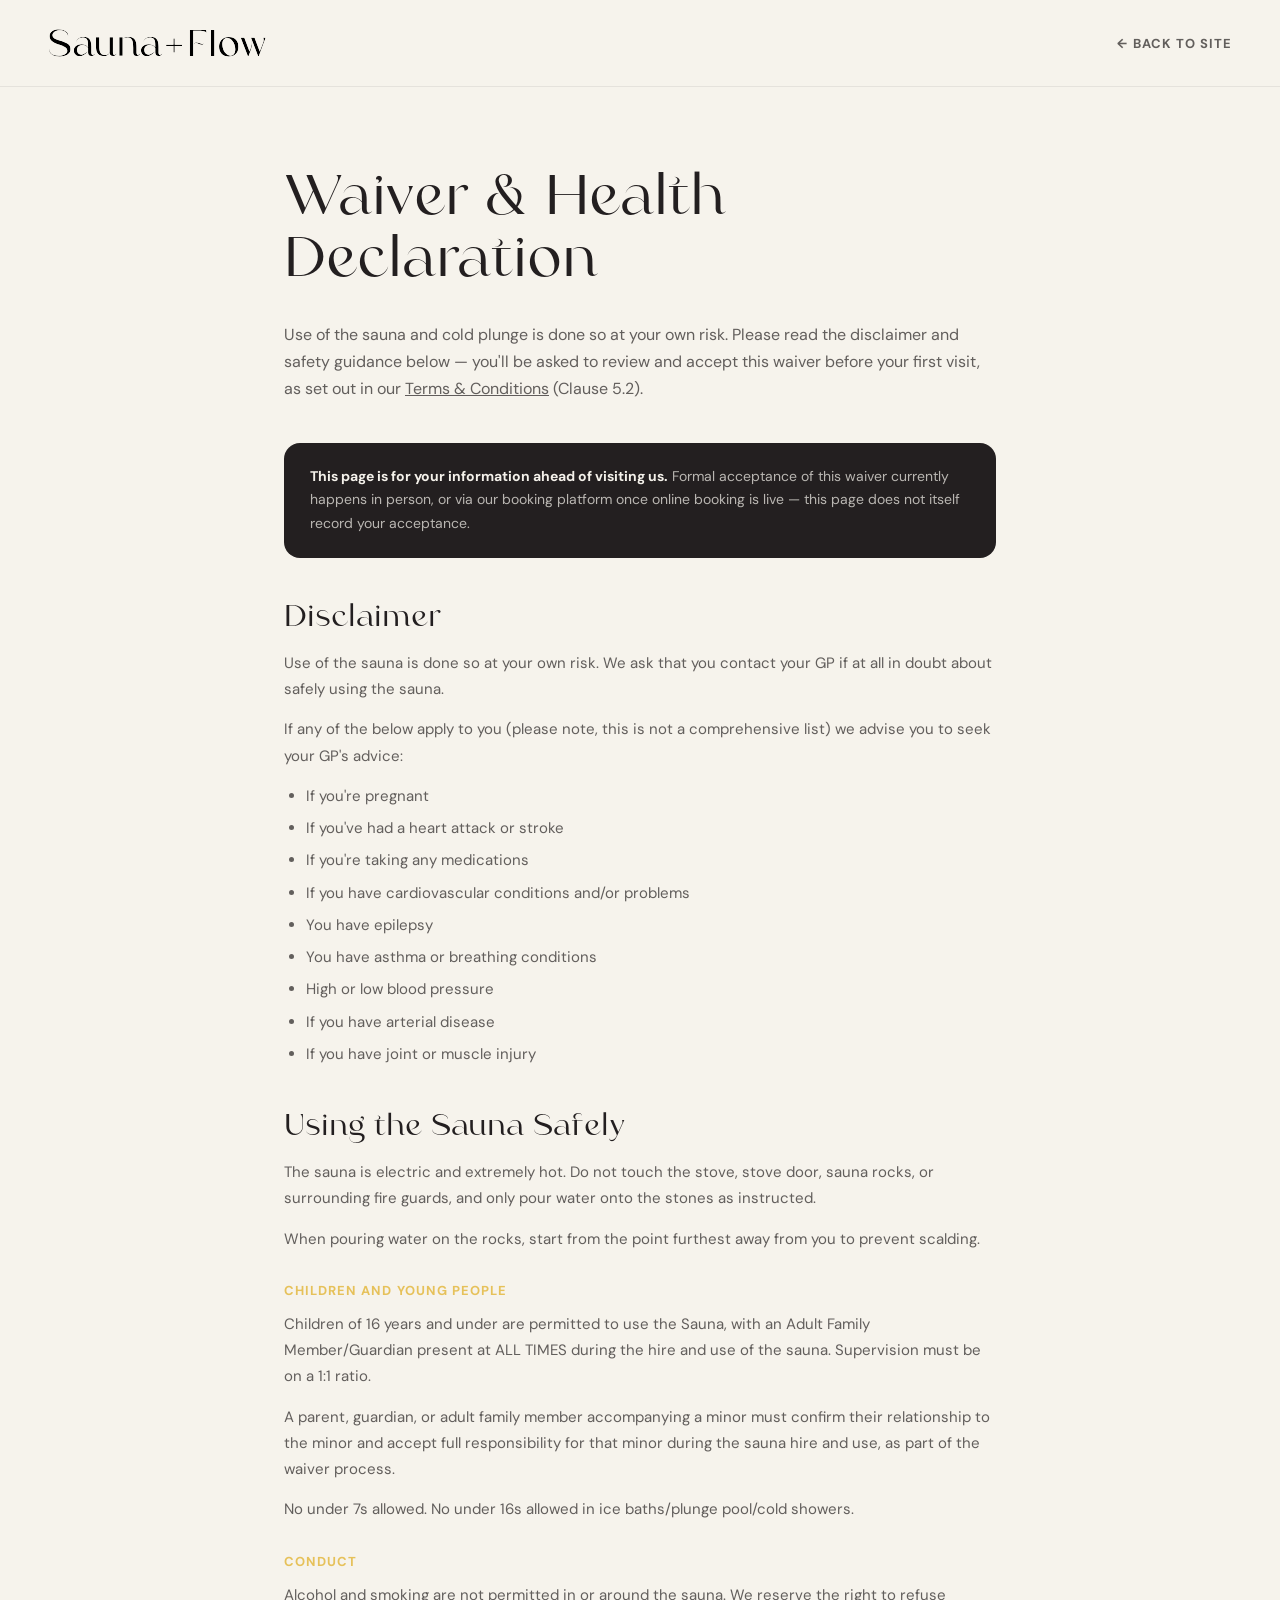
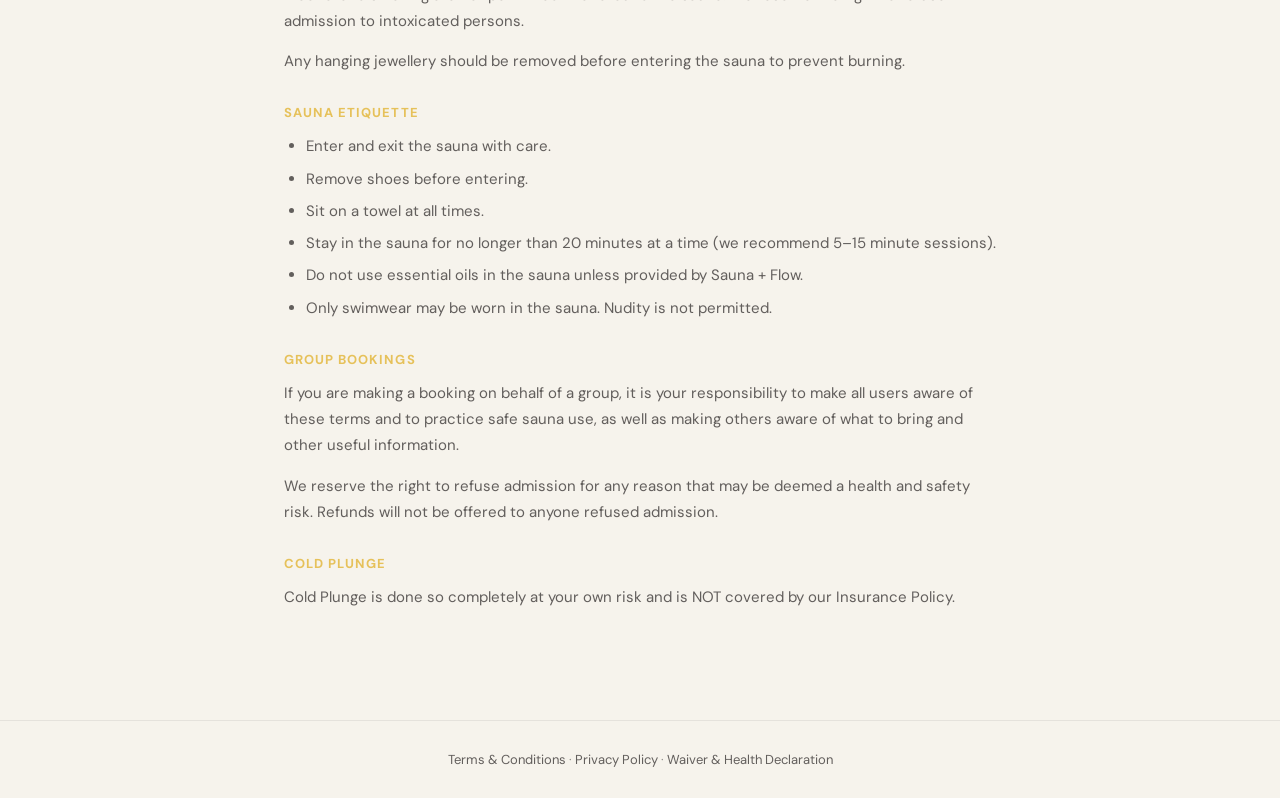
==== waiver.html @ 0460f392 "Add Terms & Conditions, Privacy Policy, and Waiver pages Adds three standalone static HTML pages (te" ====
<!DOCTYPE html>
<html lang="en">
<head>
<meta charset="utf-8">
<meta name="viewport" content="width=device-width, initial-scale=1">
<title>Waiver &amp; Health Declaration — Sauna + Flow</title>
<link rel="icon" href="assets/mark-flame-gold.png" />
<link rel="stylesheet" href="colors_and_type.css">
<link rel="stylesheet" href="site.css">
<style>
  body.policy { background: var(--bone); color: var(--on-light-1); }
  .policy-header { padding: 28px 0; border-bottom: 1px solid rgba(35,31,32,.08); }
  .policy-header__inner { display: flex; align-items: center; justify-content: space-between; }
  .policy-logo img { height: 30px; width: auto; display: block; filter: brightness(0) saturate(100%); }
  .policy-back { font-family: var(--font-sans); font-size: 13px; font-weight: 700; letter-spacing: .08em; text-transform: uppercase; color: var(--on-light-2); text-decoration: none; }
  .policy-back:hover { color: var(--gold); }
  .policy-main { padding: 64px 0 96px; }
  .policy-wrap { max-width: 760px; margin: 0 auto; padding: 0 24px; }
  .policy-meta { color: var(--on-light-3); font-size: 14px; margin-bottom: 8px; }
  .policy-meta p { margin: 2px 0; }
  .policy-h1 { font-family: var(--font-serif); font-size: clamp(2.25rem,5vw,3.5rem); margin: 18px 0 28px; }
  .policy-lead { font-size: 16px; line-height: 1.7; color: var(--on-light-2); margin-bottom: 40px; }
  .policy-body h2 { font-family: var(--font-serif); font-size: clamp(1.4rem,2.4vw,1.9rem); margin: 44px 0 14px; }
  .policy-body h3 { font-family: var(--font-sans); font-weight: 700; font-size: 13px; letter-spacing: .08em; text-transform: uppercase; color: var(--gold-heat, var(--heat-deep)); margin: 30px 0 12px; }
  .policy-body p { font-size: 15px; line-height: 1.75; color: var(--on-light-2); margin: 0 0 14px; }
  .policy-body ul { margin: 0 0 14px; padding-left: 22px; }
  .policy-body li { font-size: 15px; line-height: 1.75; color: var(--on-light-2); margin-bottom: 6px; }
  .policy-body a { color: var(--heat-deep); }
  .waiver-notice { background: var(--coal-deep); color: var(--on-dark-1); border-radius: var(--r-md); padding: 22px 26px; margin: 40px 0; }
  .waiver-notice p { color: var(--on-dark-2); margin: 0; font-size: 14px; line-height: 1.7; }
  .waiver-notice strong { color: var(--on-dark-1); }
  .policy-footer { border-top: 1px solid rgba(35,31,32,.08); padding: 30px 0; }
  .policy-footer p { font-size: 13px; color: var(--on-light-3); text-align: center; }
  .policy-footer a { color: var(--on-light-2); text-decoration: none; }
  .policy-footer a:hover { color: var(--heat-deep); }
</style>
</head>
<body class="policy">

<header class="policy-header">
  <div class="wrap policy-header__inner">
    <a href="index.html" class="policy-logo"><img src="assets/logo-wordmark-trim.svg" alt="Sauna + Flow" /></a>
    <a href="index.html" class="policy-back">← Back to site</a>
  </div>
</header>

<main class="policy-main">
  <div class="policy-wrap">
    <h1 class="policy-h1">Waiver &amp; Health Declaration</h1>
    <p class="policy-lead">Use of the sauna and cold plunge is done so at your own risk. Please read the disclaimer and safety guidance below — you'll be asked to review and accept this waiver before your first visit, as set out in our <a href="terms.html">Terms &amp; Conditions</a> (Clause 5.2).</p>

    <div class="waiver-notice">
      <p><strong>This page is for your information ahead of visiting us.</strong> Formal acceptance of this waiver currently happens in person, or via our booking platform once online booking is live — this page does not itself record your acceptance.</p>
    </div>

    <div class="policy-body">
      <h2>Disclaimer</h2>
      <p>Use of the sauna is done so at your own risk. We ask that you contact your GP if at all in doubt about safely using the sauna.</p>
      <p>If any of the below apply to you (please note, this is not a comprehensive list) we advise you to seek your GP's advice:</p>
      <ul>
        <li>If you're pregnant</li>
        <li>If you've had a heart attack or stroke</li>
        <li>If you're taking any medications</li>
        <li>If you have cardiovascular conditions and/or problems</li>
        <li>You have epilepsy</li>
        <li>You have asthma or breathing conditions</li>
        <li>High or low blood pressure</li>
        <li>If you have arterial disease</li>
        <li>If you have joint or muscle injury</li>
      </ul>

      <h2>Using the Sauna Safely</h2>
      <p>The sauna is electric and extremely hot. Do not touch the stove, stove door, sauna rocks, or surrounding fire guards, and only pour water onto the stones as instructed.</p>
      <p>When pouring water on the rocks, start from the point furthest away from you to prevent scalding.</p>

      <h3>Children and Young People</h3>
      <p>Children of 16 years and under are permitted to use the Sauna, with an Adult Family Member/Guardian present at ALL TIMES during the hire and use of the sauna. Supervision must be on a 1:1 ratio.</p>
      <p>A parent, guardian, or adult family member accompanying a minor must confirm their relationship to the minor and accept full responsibility for that minor during the sauna hire and use, as part of the waiver process.</p>
      <p>No under 7s allowed. No under 16s allowed in ice baths/plunge pool/cold showers.</p>

      <h3>Conduct</h3>
      <p>Alcohol and smoking are not permitted in or around the sauna. We reserve the right to refuse admission to intoxicated persons.</p>
      <p>Any hanging jewellery should be removed before entering the sauna to prevent burning.</p>

      <h3>Sauna Etiquette</h3>
      <ul>
        <li>Enter and exit the sauna with care.</li>
        <li>Remove shoes before entering.</li>
        <li>Sit on a towel at all times.</li>
        <li>Stay in the sauna for no longer than 20 minutes at a time (we recommend 5–15 minute sessions).</li>
        <li>Do not use essential oils in the sauna unless provided by Sauna + Flow.</li>
        <li>Only swimwear may be worn in the sauna. Nudity is not permitted.</li>
      </ul>

      <h3>Group Bookings</h3>
      <p>If you are making a booking on behalf of a group, it is your responsibility to make all users aware of these terms and to practice safe sauna use, as well as making others aware of what to bring and other useful information.</p>
      <p>We reserve the right to refuse admission for any reason that may be deemed a health and safety risk. Refunds will not be offered to anyone refused admission.</p>

      <h3>Cold Plunge</h3>
      <p>Cold Plunge is done so completely at your own risk and is NOT covered by our Insurance Policy.</p>
    </div>
  </div>
</main>

<footer class="policy-footer">
  <div class="wrap">
    <p><a href="terms.html">Terms &amp; Conditions</a> · <a href="privacy.html">Privacy Policy</a> · <a href="waiver.html">Waiver &amp; Health Declaration</a></p>
  </div>
</footer>

</body>
</html>
---- colors_and_type.css ----
/* ============================================================
   SAUNA + FLOW — Colors & Type foundation
   Source of truth: the official BRAND BOARD (May 2026).
   Palette is built on contrast: HEAT (gold) · COAL (charcoal/black)
   · STONE (warm grey) · STEAM (cream). Warm, moody, Finnish-modern.
   Load this file, then use the var()s below.
   ============================================================ */

/* Argue (display serif) is self-hosted from the uploaded font.
   DM Sans stays on Google Fonts (no file uploaded — CDN is fine). */
@import url('https://fonts.googleapis.com/css2?family=DM+Sans:ital,opsz,wght@0,9..40,100..1000;1,9..40,100..1000&display=swap');

@font-face {
  font-family: 'Argue';
  src: url('fonts/Argue-Regular.otf') format('opentype');
  font-weight: 100 900;
  font-style: normal;
  font-display: swap;
}
/* Argue ships Regular only. Map italic + bold requests to the same file so
   "italic"/weighted serif text renders in ARGUE (upright) rather than falling
   back to Georgia/Times. Argue is a high-contrast display serif — it reads as
   an intentional accent without a slant, matching the logo wordmark. */
@font-face {
  font-family: 'Argue';
  src: url('fonts/Argue-Regular.otf') format('opentype');
  font-weight: 100 900;
  font-style: italic;
  font-display: swap;
}
/* 'Argue SB' = same single-master file, but the face is declared at weight 400
   ONLY. Requesting a heavier weight (600/700) on this family makes the browser
   SYNTHESISE a bolder face — a real visible semibold even though Argue ships
   Regular only. Used for buttons. Swap in a true Argue Semibold here if/when
   the file arrives. */
@font-face {
  font-family: 'Argue SB';
  src: url('fonts/Argue-Regular.otf') format('opentype');
  font-weight: 400;
  font-style: normal;
  font-display: swap;
}
@font-face {
  font-family: 'Argue SB';
  src: url('fonts/Argue-Regular.otf') format('opentype');
  font-weight: 400;
  font-style: italic;
  font-display: swap;
}

:root {
  /* ============================================================
     CANONICAL BRAND PALETTE — the four named brand colours.
     Surfaces are warm: STEAM/cream by day, COAL by night.
     HEAT gold is the single accent. STONE is the muted neutral.
     ============================================================ */
  --heat:        #E6C15A; /* HEAT — primary gold accent             */
  --heat-deep:   #C9A23E; /* deeper gold — gradient end / hover     */
  --heat-soft:   #F0DCA0; /* soft gold — tints, washes              */
  --heat-wash:   rgba(230,193,90,0.18); /* icon chips, hover tints  */

  --coal:        #3E3D3D; /* COAL — primary dark surface & ink      */
  --coal-deep:   #231F20; /* INK — near-black: footer, poster, hero */
  --coal-ink:    #2C2A2B; /* raised dark panel                      */
  --coal-line:   rgba(255,255,255,0.12); /* hairline on coal        */

  --stone:       #9A9389; /* STONE — warm mid grey                  */
  --stone-soft:  #C4BEB4; /* lighter stone — borders, dividers      */

  --steam:       #E7E2D8; /* STEAM — palest warm neutral (light bg) */
  --cream:       #EFEADF; /* soft cream — alternate light surface    */
  --bone:        #F6F3EC; /* lightest warm white — cards on cream   */
  --white:       #FFFFFF;

  /* ---- Text on dark (coal) -------------------------------- */
  --on-dark-1:   #F4F1EA;               /* primary — warm white     */
  --on-dark-2:   rgba(244,241,234,0.72);/* secondary                */
  --on-dark-3:   rgba(244,241,234,0.50);/* muted / captions         */

  /* ---- Text on light (cream / steam) ---------------------- */
  --on-light-1:  #231F20;               /* primary — ink            */
  --on-light-2:  rgba(35,31,32,0.70);   /* secondary                */
  --on-light-3:  rgba(35,31,32,0.48);   /* muted                    */

  /* ---- Aliases / accent ----------------------------------- */
  --gold:        var(--heat);           /* alias — "gold" == HEAT    */
  --gold-heat:   #E6C15A;
  --gold-light:  #F0DCA0;
  --gold-wash:   rgba(230,193,90,0.18);

  /* ---- Legacy (prior Figma Make site — pine-green direction).
     Kept so the website UI kit keeps rendering. NOT canonical;
     prefer the brand palette above for all new work. -------- */
  --pine:        #15322D;
  --pine-deep:   #1C423B;
  --pine-line:   rgba(255,255,255,0.10);
  --coal-soft:   #121212;
  --sand:        #E3DEA7;

  /* ---- Type families -------------------------------------- */
  --font-serif: 'Argue', Georgia, 'Times New Roman', serif;   /* display */
  --font-serif-sb: 'Argue SB', 'Argue', Georgia, serif; /* faux-semibold serif (buttons) */
  --font-sans:  'DM Sans', system-ui, sans-serif; /* body  */

  /* ---- Radii ---------------------------------------------- */
  --r-sm: 8px;
  --r-md: 16px;     /* cards                                    */
  --r-lg: 24px;     /* large panels / form card                 */
  --r-xl: 48px;     /* big rounded section tops                 */
  --r-pill: 9999px; /* buttons, chips, logo disc                */

  /* ---- Shadow / elevation -------------------------------- */
  --shadow-nav:  0 4px 6px -4px rgba(0,0,0,0.10), 0 10px 15px -3px rgba(0,0,0,0.10);
  --shadow-card: 0 12px 30px -12px rgba(0,0,0,0.25);
  --shadow-soft: 0 3px 3px rgba(0,0,0,0.12);

  /* ---- Motion -------------------------------------------- */
  --ease: cubic-bezier(0.22, 1, 0.36, 1);
  --dur:  0.3s;   /* hover / micro                              */
  --dur-rise: 0.8s; /* on-scroll reveal                         */
}

/* ============================================================
   SEMANTIC TYPE SCALE
   Built on Argue (display) + DM Sans (UI/body).
   Display headings lean large, tight, often italic for accents.
   ============================================================ */

.sf-display {            /* hero wordmark — clamp for fluid scale */
  font-family: var(--font-serif);
  font-weight: 400;
  font-size: clamp(2.5rem, 10vw, 9rem);
  line-height: 0.9;
  letter-spacing: -0.025em;
}

.sf-h1 {
  font-family: var(--font-serif);
  font-weight: 400;
  font-size: clamp(2.25rem, 6vw, 6rem);
  line-height: 0.92;
  letter-spacing: -0.02em;
}

.sf-h2 {
  font-family: var(--font-serif);
  font-weight: 500;
  font-size: clamp(1.75rem, 3.5vw, 3rem);
  line-height: 1.05;
  letter-spacing: -0.01em;
}

.sf-h3 {
  font-family: var(--font-serif);
  font-weight: 500;
  font-size: clamp(1.25rem, 2vw, 1.75rem);
  line-height: 1.2;
}

/* Italic serif accent — the brand's signature flourish */
.sf-accent {
  font-family: var(--font-serif);
  font-style: italic;
  font-weight: 400;
  color: var(--gold);
}

/* Eyebrow / kicker — tracked uppercase DM Sans */
.sf-eyebrow {
  font-family: var(--font-sans);
  font-weight: 700;
  font-size: 0.75rem;        /* 12px */
  letter-spacing: 0.2em;     /* ~2.4px */
  text-transform: uppercase;
  color: var(--gold);
}

.sf-lead {                   /* intro paragraph */
  font-family: var(--font-sans);
  font-weight: 400;
  font-size: clamp(1.125rem, 1.6vw, 1.5rem);
  line-height: 1.6;
}

.sf-body {
  font-family: var(--font-sans);
  font-weight: 400;
  font-size: 1rem;
  line-height: 1.65;
}

.sf-small {
  font-family: var(--font-sans);
  font-weight: 400;
  font-size: 0.875rem;
  line-height: 1.5;
}

/* Button / nav label — tracked uppercase */
.sf-label {
  font-family: var(--font-sans);
  font-weight: 700;
  font-size: 0.75rem;
  letter-spacing: 0.16em;
  text-transform: uppercase;
}
---- site.css ----
/* ============================================================
   Sauna + Flow — site styles (elevated)
   Pairs with colors_and_type.css (tokens + type classes).
   Warm coal-on-cream, single gold accent, cinematic motion.
   ============================================================ */
*, *::before, *::after { margin: 0; padding: 0; box-sizing: border-box; }
html { scroll-behavior: smooth; -webkit-text-size-adjust: 100%; }
body {
  font-family: var(--font-sans);
  background: var(--coal-deep);
  color: var(--on-dark-1);
  -webkit-font-smoothing: antialiased;
  text-rendering: optimizeLegibility;
  overflow-x: hidden;
}
img { display: block; max-width: 100%; }
button { font-family: inherit; cursor: pointer; }
a { color: inherit; }
::selection { background: var(--gold); color: var(--coal-deep); }

.wrap { max-width: 1400px; margin: 0 auto; padding-inline: 24px; }
@media (min-width: 768px) { .wrap { padding-inline: 48px; } }
.section { padding: clamp(72px, 11vw, 132px) 0; position: relative; }

/* ============================================================
   Scroll progress bar
   ============================================================ */
.scrollbar {
  position: fixed; top: 0; left: 0; height: 3px; width: 100%;
  transform-origin: 0 50%; transform: scaleX(0);
  background: linear-gradient(90deg, var(--heat-deep), var(--heat), var(--heat-soft));
  z-index: 60;
}

/* ============================================================
   Film grain
   ============================================================ */
.grain {
  position: fixed; inset: -50%; z-index: 8000; pointer-events: none;
  opacity: .045; mix-blend-mode: overlay;
  background-image: url("[data-uri]");
  animation: grain-shift 6s steps(6) infinite;
}
@keyframes grain-shift {
  0%{transform:translate(0,0)}20%{transform:translate(-4%,2%)}40%{transform:translate(3%,-3%)}
  60%{transform:translate(-2%,4%)}80%{transform:translate(4%,1%)}100%{transform:translate(0,0)}
}

/* ============================================================
   Buttons
   ============================================================ */
.btn {
  display: inline-flex; align-items: center; justify-content: center; gap: 12px;
  border: none; border-radius: var(--r-pill); position: relative; isolation: isolate;
  font-family: var(--font-serif-sb); font-weight: 600; font-style: italic; font-size: 18px;
  padding: 15px 32px; transition: transform var(--dur) var(--ease), background var(--dur), color var(--dur), box-shadow var(--dur);
  will-change: transform; overflow: hidden;
}
.btn::after {                       /* sliding sheen */
  content: ""; position: absolute; inset: 0; z-index: -1;
  background: linear-gradient(120deg, transparent 30%, rgba(255,255,255,.35) 50%, transparent 70%);
  transform: translateX(-120%); transition: transform .6s var(--ease);
}
.btn:hover::after { transform: translateX(120%); }
.btn--primary { background: var(--gold); color: var(--coal-deep); box-shadow: 0 8px 24px -10px rgba(230,193,90,.6); }
.btn--primary:hover { background: var(--white); box-shadow: 0 14px 34px -12px rgba(230,193,90,.7); }
.btn--dark { background: var(--coal-ink); color: var(--on-dark-1); }
.btn--dark:hover { background: var(--coal-deep); }
.btn--outline {
  background: rgba(255,255,255,.05); color: var(--on-dark-1);
  border: 1px solid rgba(255,255,255,.4); backdrop-filter: blur(8px);
}
.btn--outline:hover { background: rgba(255,255,255,.12); border-color: var(--gold); }
.btn--pillcap {
  font-family: var(--font-sans); font-style: normal; font-weight: 700;
  text-transform: uppercase; letter-spacing: .16em; font-size: 12px; padding: 11px 24px;
}
.btn .arrow-mini {
  width: 30px; height: 30px; border-radius: 50%; flex: none;
  border: 1px solid currentColor; display: grid; place-items: center;
  transition: transform var(--dur) var(--ease);
}
.btn:hover .arrow-mini { transform: translateX(4px) rotate(-2deg); }
.btn:focus-visible { outline: 3px solid rgba(230,193,90,.45); outline-offset: 3px; }

/* ============================================================
   Eyebrow / dividers / textlink
   ============================================================ */
.eyebrow {
  font-family: var(--font-sans); font-weight: 700; font-size: 12px;
  letter-spacing: .2em; text-transform: uppercase; color: var(--gold);
  display: inline-flex; align-items: center; gap: 14px;
}
.eyebrow--light { color: var(--on-dark-1); }
.eyebrow--ink { color: var(--on-light-3); }
.divider { width: 48px; height: 1px; background: currentColor; opacity: .85; display: inline-block; }

.textlink {
  background: none; border: none; color: var(--on-dark-1); font-weight: 700; font-size: 13px;
  letter-spacing: .18em; text-transform: uppercase; display: inline-flex; align-items: center; gap: 16px;
  transition: color var(--dur);
}
.textlink:hover { color: var(--gold); }
.arrow-circ {
  width: 52px; height: 52px; border-radius: 50%; border: 2px solid currentColor;
  display: grid; place-items: center; transition: border-color var(--dur), transform var(--dur) var(--ease);
  background: rgba(255,255,255,.05); backdrop-filter: blur(4px); will-change: transform;
}
.textlink:hover .arrow-circ { border-color: var(--gold); }

/* ============================================================
   Navbar
   ============================================================ */
body { --banner-h: 46px; }
body.banner-dismissed { --banner-h: 0px; }
@media (max-width: 640px) { body { --banner-h: 42px; } }
.nav { position: fixed; top: var(--banner-h, 0px); left: 0; width: 100%; z-index: 50; transition: background .5s var(--ease), padding .5s var(--ease), box-shadow .5s var(--ease), top .4s var(--ease); }
.nav--top { background: transparent; padding: 24px 0; }
.nav--scrolled { background: rgba(35,31,32,.82); backdrop-filter: blur(14px) saturate(1.2); padding: 12px 0; box-shadow: var(--shadow-nav); }
.nav__inner { display: flex; align-items: center; justify-content: space-between; gap: 24px; }
.nav__logo { background: none; border: none; display: grid; place-items: center; padding: 0; }
.nav__logo img { transition: opacity var(--dur) var(--ease); }
.nav__logo:hover img { opacity: .72; }
.nav__links { display: flex; align-items: center; gap: 4px; }
.nav__link {
  background: none; border: none; color: var(--on-dark-1); font-weight: 700; font-size: 12px;
  letter-spacing: .16em; text-transform: uppercase; position: relative; padding: 8px 14px; opacity: .82;
  transition: color var(--dur), opacity var(--dur);
}
.nav__link::after {
  content: ""; position: absolute; left: 14px; right: 14px; bottom: 2px; height: 1.5px;
  background: var(--gold); transform: scaleX(0); transform-origin: 0 50%; transition: transform .35s var(--ease);
}
.nav__link:hover { color: var(--gold); opacity: 1; }
.nav__link:hover::after, .nav__link.active::after { transform: scaleX(1); }
.nav__link.active { color: var(--gold); opacity: 1; }
.nav__burger { display: none; background: none; border: none; color: var(--on-dark-1); padding: 4px; }
@media (max-width: 900px) { .nav__links { display: none; } .nav__burger { display: grid; place-items: center; } }

.mobnav {
  position: fixed; inset: 0; z-index: 48; background: var(--coal-deep);
  display: flex; flex-direction: column; align-items: center; justify-content: center; gap: 8px;
}
.mobnav__link {
  background: none; border: none; color: var(--on-dark-1); font-family: var(--font-serif);
  font-style: italic; font-size: clamp(28px, 9vw, 44px); padding: 6px 0; opacity: 0;
  transform: translateY(18px); animation: mobIn .5s var(--ease) forwards;
}
@keyframes mobIn { to { opacity: 1; transform: none; } }

/* ============================================================
   Hero
   ============================================================ */
.hero { position: relative; width: 100%; height: 100svh; min-height: 620px; overflow: hidden; background: var(--coal-deep); }
.hero__bg { position: absolute; inset: -3% 0; will-change: transform; }
.hero__bg img { width: 100%; height: 100%; object-fit: cover; object-position: center 42%; }
.hero__scrim { position: absolute; inset: 0; background: rgba(20,16,17,.34); }
.hero__grad { position: absolute; inset: 0; background: linear-gradient(to bottom, rgba(35,31,32,.55), transparent 42%, rgba(35,31,32,.6) 86%, var(--coal-deep)); }
.hero__content { position: absolute; inset: 0; display: flex; flex-direction: column; justify-content: center; align-items: stretch; z-index: 2; will-change: transform, opacity; }
.hero__content > .wrap { min-width: 0; width: 100%; }
.kicker-row { display: flex; align-items: center; gap: 16px; margin-bottom: 26px; }
.hero__lockup { display: flex; flex-direction: column; align-items: flex-start; gap: clamp(10px, 1.4vw, 20px); margin: 10px 0 6px; }
.hero__flame {
  height: clamp(74px, 10vw, 132px); width: auto;
  filter: drop-shadow(0 6px 26px rgba(230,193,90,.35)); transform-origin: 50% 100%;
  animation: flame-breathe 7s var(--ease) infinite;
}
@keyframes flame-breathe {
  0%,100% { transform: scale(1) rotate(0deg); filter: drop-shadow(0 6px 22px rgba(230,193,90,.26)); }
  50% { transform: scale(1.012); filter: drop-shadow(0 8px 28px rgba(230,193,90,.36)); }
}
.hero__wm { width: clamp(260px, 54vw, 680px); filter: brightness(0) invert(1) drop-shadow(0 4px 30px rgba(0,0,0,.45)); }
.hero__accent { font-family: var(--font-serif); font-style: italic; font-size: clamp(1.4rem,3vw,2rem); color: var(--gold); margin-bottom: 16px; }
.hero__lead { font-size: clamp(1.05rem,1.8vw,1.5rem); line-height: 1.6; color: #fff; max-width: 560px; margin-bottom: 38px; text-shadow: 0 2px 14px rgba(0,0,0,.45); }
.hero__cue {
  position: absolute; bottom: 30px; left: 50%; translate: -50% 0; z-index: 3;
  display: flex; flex-direction: column; align-items: center; gap: 10px; color: var(--on-dark-2);
  font-size: 10px; letter-spacing: .25em; text-transform: uppercase;
}
.hero__cue .line { width: 1px; height: 46px; background: linear-gradient(var(--gold), transparent); overflow: hidden; position: relative; }
.hero__cue .line::after { content: ""; position: absolute; inset: 0; background: var(--gold); animation: cue 2.2s var(--ease) infinite; }
@keyframes cue { 0%{transform:translateY(-100%)}60%,100%{transform:translateY(100%)} }

/* hero heading words — always visible; the accent block handles the fade */
.word { display: inline; }
.word > span { display: inline; }

/* hero entrance — calm staggered fade + rise on load (self-contained, ends visible) */
@keyframes heroRise { from { opacity: 0; transform: translateY(16px); } to { opacity: 1; transform: none; } }
.hero__content .kicker-row { animation: heroRise 2.4s var(--ease) .3s both; }
.hero__lockup { animation: heroRise 2.4s var(--ease) .8s both; }
.hero__accent { animation: heroRise 2.4s var(--ease) 1.4s both; }
.hero__lead { animation: heroRise 2.4s var(--ease) 1.9s both; }
.hero .textlink { animation: heroRise 2.4s var(--ease) 2.3s both; }

/* ============================================================
   Reveal system
   ============================================================ */
.reveal { opacity: 0; transform: translateY(28px); transition: opacity 1s var(--ease), transform 1s var(--ease); }
.reveal.in { opacity: 1; transform: none; }
.reveal--img { clip-path: none; opacity: 0; transform: translateY(16px); transition: opacity 1.1s var(--ease), transform 1.1s var(--ease); }
.reveal--img.in { opacity: 1; transform: none; }
.reveal--right { transform: translateX(48px); }
.reveal--right.in { transform: none; }
@media (prefers-reduced-motion: reduce) {
  .reveal, .reveal--img, .word > span,
  .hero__content .kicker-row, .hero__lockup, .hero__accent, .hero__lead, .hero .textlink { opacity: 1 !important; transform: none !important; clip-path: none !important; transition: none !important; animation: none !important; }
  .hero__flame, .grain, .hero__cue .line::after { animation: none !important; }
}

/* ============================================================
   Ritual
   ============================================================ */
.ritual { background: var(--coal-deep); overflow: hidden; }
.ritual__head { display: grid; grid-template-columns: 1.1fr .9fr; gap: 40px; align-items: end; margin-bottom: 72px; }
.ritual__title { font-family: var(--font-serif); font-style: italic; font-weight: 300; font-size: clamp(2.5rem,7vw,5.5rem); line-height: .95; margin-top: 18px; }
.ritual__title .up { font-family: var(--font-sans); font-weight: 300; font-style: normal; color: var(--gold); }
.ritual__sub { font-size: 18px; color: var(--on-dark-3); max-width: 360px; }
.imggrid { display: grid; grid-template-columns: repeat(3, 1fr); gap: 24px; margin-bottom: 96px; }
.imggrid figure { aspect-ratio: 3/4; overflow: hidden; border-radius: 10px; position: relative; }
.imggrid img { width: 100%; height: 100%; object-fit: cover; transition: transform 1s var(--ease); will-change: transform; }
.imggrid figure:hover img { transform: scale(1.04); }
.imggrid figure::after { content: ""; position: absolute; inset: 0; background: linear-gradient(to top, rgba(35,31,32,.5), transparent 50%); opacity: 0; transition: opacity .5s; }
.imggrid figure:hover::after { opacity: 1; }
@media (max-width: 760px) { .imggrid { grid-template-columns: 1fr; } }

.ritual-split { display: grid; grid-template-columns: 1fr 1fr; gap: 64px; align-items: start; }
.ritual-aside { position: sticky; top: 120px; }
.ritual-quote { font-family: var(--font-serif); font-size: clamp(1.5rem,3vw,2.2rem); line-height: 1.28; margin-bottom: 30px; }
.ritual-quote em { font-style: italic; }
.check-li { display: flex; align-items: center; gap: 12px; color: var(--on-dark-2); padding: 6px 0; }
.check-li .tick { width: 22px; height: 22px; border-radius: 50%; background: var(--gold-wash); color: var(--gold); display: grid; place-items: center; flex: none; }

.steps { display: flex; flex-direction: column; gap: 8px; }
.step { display: flex; gap: 28px; border-top: 1px solid var(--coal-line); padding: 30px 0; position: relative; transition: background .4s; }
.step__num { color: var(--gold); font-size: 14px; margin-top: 5px; flex: none; font-variant-numeric: tabular-nums; }
.step__title { font-family: var(--font-serif); font-size: clamp(1.4rem,2.4vw,1.9rem); margin-bottom: 12px; display: flex; align-items: baseline; gap: 14px; flex-wrap: wrap; }
.step__temp { font-family: var(--font-sans); font-size: 12px; font-weight: 700; letter-spacing: .12em; padding: 3px 10px; border-radius: var(--r-pill); }
.step__temp.hot { background: var(--gold-wash); color: var(--gold); }
.step__temp.cold { background: rgba(154,147,137,.18); color: var(--stone-soft); }
.step p { color: var(--on-dark-3); line-height: 1.66; }
.step__bar { position: absolute; left: 0; top: -1px; height: 2px; background: var(--gold); width: 0; transition: width 1s var(--ease) .15s; }
.step.in .step__bar { width: 100%; }
.step.cold .step__bar { background: var(--stone-soft); }

/* contrast meter */
.meter { margin: 12px 0 4px; }
.meter__track { height: 6px; border-radius: var(--r-pill); position: relative; background: linear-gradient(90deg, var(--heat) 0%, var(--heat-soft) 38%, #cfd7da 72%, #aeb9bd 100%); opacity: .9; }
.meter__knob { position: absolute; top: 50%; width: 16px; height: 16px; border-radius: 50%; background: #fff; border: 3px solid var(--gold); translate: -50% -50%; left: 0; transition: left 1.1s var(--ease), border-color 1.1s var(--ease); box-shadow: 0 2px 10px rgba(0,0,0,.4); }
.meter.in .meter__knob { left: var(--to, 100%); }
.meter__ends { display: flex; justify-content: space-between; margin-top: 12px; font-size: 11px; letter-spacing: .14em; text-transform: uppercase; color: var(--on-dark-3); }
.meter__ends b { color: var(--on-dark-1); font-weight: 700; }

/* ============================================================
   Benefits (warm panel)
   ============================================================ */
.benefits { background: var(--steam); color: var(--coal-deep); border-radius: var(--r-xl) var(--r-xl) 0 0; position: relative; z-index: 2; padding: clamp(80px,10vw,120px) 0; margin-top: 24px; }
.benefits__head { display: flex; justify-content: space-between; align-items: flex-end; gap: 48px; flex-wrap: wrap; margin-bottom: 64px; }
.benefits__h { font-family: var(--font-serif); font-size: clamp(2.5rem,5vw,4.5rem); line-height: .92; margin: 14px 0 0; }
.benefits__h em { font-style: italic; color: var(--gold-heat); }

/* Primary pillar cards */
.pillars-grid { display: grid; grid-template-columns: repeat(3, 1fr); gap: 48px; margin-bottom: 72px; }
.pillar-card { border-top: 1px solid rgba(35,31,32,.22); padding-top: 26px; }
.pillar-card__ico { width: 50px; height: 50px; object-fit: contain; display: block; margin-bottom: 22px; }
.pillar-card__t { font-family: var(--font-serif); font-size: clamp(1.9rem,3vw,2.6rem); line-height: 1; margin-bottom: 18px; }
.pillar-card__s { font-weight: 700; font-size: 15px; color: var(--coal-deep); }
.pillar-card__d { color: var(--on-light-3); font-size: 15px; line-height: 1.55; margin-top: 10px; }

.benefit-grid { display: grid; grid-template-columns: repeat(4, 1fr); gap: 24px; }
.benefit-card {
  background: #fff; border-radius: var(--r-md); padding: 28px; min-height: 240px;
  display: flex; flex-direction: column; justify-content: space-between;
  transition: box-shadow .4s var(--ease), transform .4s var(--ease); position: relative; overflow: hidden;
}
.benefit-card::before { content: ""; position: absolute; left: 0; top: 0; bottom: 0; width: 3px; background: var(--gold); transform: scaleY(0); transform-origin: 0 0; transition: transform .5s var(--ease); }
.benefit-card:hover { box-shadow: var(--shadow-card); transform: translateY(-4px); }
.benefit-card:hover::before { transform: scaleY(1); }
.benefit-ico { width: 52px; height: 52px; border-radius: 50%; background: var(--gold-wash); display: grid; place-items: center; color: var(--coal-deep); transition: transform .5s var(--ease); }
.benefit-card:hover .benefit-ico { transform: rotate(-8deg) scale(1.08); }
.benefit-card h3 { font-family: var(--font-serif); font-style: italic; font-weight: 600; font-size: 24px; margin-bottom: 12px; }
.benefit-card p { color: var(--on-light-2); font-size: 14px; line-height: 1.6; }
.stats { display: flex; gap: 40px; }
.stat__n { font-family: var(--font-serif); font-size: clamp(34px,4vw,46px); color: var(--heat-deep); font-variant-numeric: tabular-nums; }
.stat__val { display: inline-block; }
.stat__suffix { font-size: .62em; margin-left: 1px; }
.stat__l { font-size: 11px; letter-spacing: .18em; text-transform: uppercase; color: var(--on-light-3); margin-top: 4px; }
@media (max-width: 980px) { .benefit-grid { grid-template-columns: 1fr 1fr; } }
@media (max-width: 860px) { .pillars-grid { grid-template-columns: 1fr; gap: 32px; } }
@media (max-width: 560px) { .benefit-grid { grid-template-columns: 1fr; } }

/* ============================================================
   Plans
   ============================================================ */
.plans { background: var(--coal-deep); }
.plans__head { text-align: center; margin-bottom: 60px; }
.plans__h { font-family: var(--font-serif); font-size: clamp(2.25rem,5vw,3.75rem); margin-bottom: 18px; }
.plans__h em { font-style: italic; color: var(--gold); }
.plan-grid { display: grid; grid-template-columns: repeat(5,1fr); gap: 20px; align-items: stretch; }
.plan {
  background: var(--coal-ink); color: var(--on-dark-1); border-radius: var(--r-lg); padding: 38px 32px;
  display: flex; flex-direction: column; gap: 4px; position: relative; border: 1px solid rgba(255,255,255,.06);
  transition: transform .45s var(--ease), box-shadow .45s var(--ease), border-color .45s; will-change: transform;
}
.plan:hover { transform: translateY(-5px); border-color: rgba(230,193,90,.4); box-shadow: 0 30px 60px -28px rgba(0,0,0,.7); }
.plan--pop { background: var(--gold); color: var(--coal-deep); border: none; }
.plan--pop:hover { box-shadow: 0 34px 64px -26px rgba(230,193,90,.55); }
.plan__price { font-family: var(--font-serif); font-size: 56px; line-height: 1; margin: 12px 0 6px; }
.plan__desc { font-size: 14px; margin-bottom: 16px; }
.plan__badge { position: absolute; top: 20px; right: 20px; font-size: 10px; letter-spacing: .12em; text-transform: uppercase; font-weight: 700; background: var(--coal-deep); color: var(--gold); padding: 6px 13px; border-radius: var(--r-pill); }
.plan__feats { display: flex; flex-direction: column; gap: 2px; margin-bottom: 26px; }
.plan__feat { display: flex; align-items: center; gap: 11px; padding: 7px 0; font-size: 14px; }
.plan__feat .tick { flex: none; }
.plan .btn { margin-top: auto; }
@media (max-width: 1200px) { .plan-grid { grid-template-columns: repeat(3,1fr); } }
@media (max-width: 980px) { .plan-grid { grid-template-columns: 1fr 1fr; } }
@media (max-width: 640px) { .plan-grid { grid-template-columns: 1fr; } }

/* ============================================================
   Story / Host
   ============================================================ */
.story { background: var(--bone); color: var(--coal-deep); }
.story__grid { display: grid; grid-template-columns: 1fr 1fr; gap: 64px; align-items: center; }
.portrait { aspect-ratio: 1; border-radius: 50%; overflow: hidden; border: 1px solid rgba(35,31,32,.1); max-width: 460px; position: relative; }
.portrait img { width: 100%; height: 100%; object-fit: cover; object-position: center; transition: transform 1.2s var(--ease); }
.portrait:hover img { transform: scale(1.05); }
.story__h { font-family: var(--font-serif); font-size: clamp(2rem,4vw,3rem); margin: 16px 0 24px; }
.story p { font-size: 18px; color: var(--on-light-2); line-height: 1.72; margin-bottom: 20px; }
.story p em { font-style: italic; }

.host { background: #fff; color: var(--coal-deep); }
.host__grid { display: grid; grid-template-columns: 1fr 1fr; gap: 64px; align-items: center; }
.host__h { font-family: var(--font-serif); font-weight: 900; font-size: clamp(2.75rem,6vw,6rem); text-transform: uppercase; line-height: .82; margin: 16px 0 26px; }
.host__h em { font-weight: 300; font-style: italic; text-transform: lowercase; color: var(--heat-deep); }
.host__lead { font-size: clamp(1rem,1.6vw,1.25rem); color: var(--on-light-2); margin-bottom: 36px; max-width: 420px; }
.host-li { display: flex; align-items: center; justify-content: space-between; border-top: 1px solid rgba(0,0,0,.08); padding: 18px 4px; cursor: pointer; position: relative; transition: padding-left .4s var(--ease); }
.host-li::before { content: ""; position: absolute; left: 0; top: 0; bottom: 0; width: 0; background: var(--gold-wash); z-index: -1; transition: width .4s var(--ease); }
.host-li:hover { padding-left: 18px; }
.host-li:hover::before { width: 100%; }
.host-li span:first-child { font-weight: 500; font-size: clamp(1rem,1.6vw,1.25rem); }
.host-li .ha { color: var(--heat-deep); opacity: 0; transform: translateX(-14px); transition: all .4s var(--ease); }
.host-li:hover .ha { opacity: 1; transform: none; }
.host__img { position: relative; height: clamp(400px, 58vh, 720px); border-radius: 10px; overflow: hidden; }
.host__img img { position: absolute; inset: 0; width: 100%; height: 100%; object-fit: cover; transition: transform 1s var(--ease); }
.host__img:hover img { transform: scale(1.05); }
.host__quote { position: absolute; left: 22px; right: 22px; bottom: 22px; background: var(--coal-deep); color: var(--on-dark-1); padding: 28px; border-radius: 8px; }
.host__quote p { font-family: var(--font-serif); font-style: italic; font-size: clamp(1.05rem,1.6vw,1.45rem); line-height: 1.5; }
@media (max-width: 860px) { .story__grid, .host__grid { grid-template-columns: 1fr; } }

/* ============================================================
   FAQ
   ============================================================ */
.faq { background: var(--coal-deep); }
.faq__h { font-family: var(--font-serif); font-size: clamp(1.75rem,3.5vw,2.5rem); text-align: center; margin-bottom: 48px; }
.faq-row { border-bottom: 1px solid var(--coal-line); }
.faq-q { display: flex; justify-content: space-between; align-items: center; gap: 20px; width: 100%; background: none; border: none; color: var(--on-dark-1); text-align: left; padding: 22px 0; transition: color var(--dur); }
.faq-q:hover { color: var(--gold); }
.faq-q > span { font-family: var(--font-serif); font-size: clamp(18px,2.4vw,22px); }
.faq-icn { flex: none; color: rgba(255,255,255,.5); transition: transform .4s var(--ease), color .4s; }
.faq-row.open .faq-icn { color: var(--gold); transform: rotate(180deg); }
.faq-a { display: grid; grid-template-rows: 0fr; transition: grid-template-rows .45s var(--ease); }
.faq-row.open .faq-a { grid-template-rows: 1fr; }
.faq-a > div { overflow: hidden; }
.faq-a p { color: var(--on-dark-3); line-height: 1.66; padding-bottom: 24px; max-width: 60ch; }

/* ============================================================
   Contact
   ============================================================ */
.contact { background: var(--coal-ink); }
.contact__head { text-align: center; margin-bottom: 52px; }
.contact__h { font-family: var(--font-serif); font-style: italic; font-weight: 600; font-size: clamp(2.75rem,8vw,6.5rem); margin-bottom: 8px; }
.contact__sub { color: var(--on-dark-3); font-size: clamp(1rem,1.4vw,1.25rem); }
.formcard { background: var(--coal-deep); border-radius: var(--r-lg); border: 1px solid rgba(255,255,255,.05); box-shadow: 0 30px 80px -30px rgba(0,0,0,.6); padding: clamp(24px,4vw,60px); }
.contact-grid { display: flex; flex-direction: column; gap: 32px; }
.field { position: relative; }
.field label { display: block; color: var(--gold); font-size: 11px; font-weight: 700; letter-spacing: .12em; text-transform: uppercase; margin-bottom: 8px; }
.field input, .field textarea {
  width: 100%; background: transparent; border: none; border-bottom: 1px solid rgba(255,255,255,.2);
  padding: 14px 0; color: var(--on-dark-1); font-family: var(--font-sans); font-size: 15px; outline: none;
  transition: border-color var(--dur);
}
.field input::placeholder, .field textarea::placeholder { color: rgba(255,255,255,.32); }
.field .uline { position: absolute; left: 0; bottom: 0; height: 2px; width: 100%; background: var(--gold); transform: scaleX(0); transform-origin: 50% 50%; transition: transform .4s var(--ease); }
.field input:focus ~ .uline, .field textarea:focus ~ .uline { transform: scaleX(1); }
.field.err input, .field.err textarea { border-bottom-color: #e0586a; }
.contact-grid .field--msg { display: flex; flex-direction: column; }
.contact-grid .field--msg textarea { flex: 1; min-height: 140px; resize: none; }
.contact-actions { display: flex; justify-content: flex-end; }
.contact-success { min-height: 78vh; display: flex; flex-direction: column; justify-content: center; align-items: center; text-align: center; }
.success-ring { width: 84px; height: 84px; border-radius: 50%; background: var(--gold-wash); display: grid; place-items: center; margin-bottom: 30px; }
.success-ring svg { stroke-dasharray: 30; stroke-dashoffset: 30; animation: draw .7s var(--ease) .15s forwards; }
@keyframes draw { to { stroke-dashoffset: 0; } }

/* ============================================================
   Footer
   ============================================================ */
.footer { background: var(--coal); padding: clamp(72px,9vw,96px) 0 48px; border-top: 1px solid var(--coal-line); }
.footer__top { display: flex; flex-wrap: wrap; justify-content: space-between; gap: 48px; margin-bottom: 72px; }
.footer__top--3col { display: grid; grid-template-columns: repeat(3,1fr); gap: 48px; align-items: start; }
.footer__top--3col .footer__col, .footer__top--3col .footer__cols { text-align: center; }
.footer__top--3col .blurb { margin-left: auto; margin-right: auto; }
.footer__logo { width: 150px; height: auto; display: block; }
.footer p.blurb { color: var(--on-dark-3); font-size: 14px; line-height: 1.6; max-width: 300px; }
.footer__cols { display: flex; gap: 64px; flex-wrap: wrap; justify-content: center; }
.footer__col ul { list-style: none; display: flex; flex-direction: column; gap: 14px; margin-top: 22px; align-items: center; }
.footer__hours { list-style: none; display: flex; flex-direction: column; gap: 9px; margin-top: 22px; color: var(--on-dark-3); font-size: 14px; }
.footer__hours li { display: flex; justify-content: center; gap: 12px; }
.footer__hours li span:first-child { color: var(--on-dark-1); min-width: 88px; text-align: right; }
.footer__hours li span:last-child { min-width: 72px; text-align: left; }
@media (max-width: 900px) { .footer__top--3col { grid-template-columns: 1fr; gap: 56px; } }
.footer a.flink { color: var(--on-dark-2); text-decoration: none; transition: color var(--dur); font-size: 14px; display: inline-flex; align-items: center; gap: 9px; }
.footer a.flink:hover { color: var(--gold); }
.footer__base { border-top: 1px solid var(--coal-line); padding-top: 30px; display: flex; justify-content: space-between; flex-wrap: wrap; gap: 12px; }
.footer__base p { color: var(--on-dark-3); font-size: 10px; letter-spacing: 1px; text-transform: uppercase; }
.footer__legal a { color: var(--on-dark-3); text-decoration: none; transition: color var(--dur); }
.footer__legal a:hover { color: var(--gold); }

/* ============================================================
   Toast
   ============================================================ */
.toast {
  position: fixed; bottom: 28px; left: 50%; translate: -50% 20px;
  background: var(--gold); color: var(--coal-deep); font-weight: 700; font-size: 14px;
  padding: 14px 26px; border-radius: var(--r-pill); opacity: 0; pointer-events: none;
  transition: all .45s var(--ease); z-index: 100; box-shadow: 0 12px 30px -10px rgba(0,0,0,.5);
}
.toast.show { opacity: 1; translate: -50% 0; }

/* ============================================================
   Responsive
   ============================================================ */
/* ============================================================
   Motion intensity (Tweaks: calm / cinematic / bold)
   ============================================================ */
[data-motion="calm"] .reveal { transform: translateY(12px); transition-duration: 1s; }
[data-motion="calm"] .reveal--right { transform: translateX(12px); }
[data-motion="calm"] .hero__flame { animation: none; }
[data-motion="calm"] .imggrid figure:hover img,
[data-motion="calm"] .host__img:hover img,
[data-motion="calm"] .portrait:hover img { transform: scale(1.03); }

[data-motion="bold"] .reveal { transform: translateY(64px) scale(.97); transition-duration: 1s; }
[data-motion="bold"] .reveal--right { transform: translateX(70px); }
[data-motion="bold"] .reveal.in { transform: none; }
[data-motion="bold"] .hero__flame { animation-duration: 3.4s; }
[data-motion="bold"] .imggrid figure:hover img { transform: scale(1.12); }
[data-motion="bold"] .plan:hover { transform: translateY(-12px); }

@media (max-width: 860px) {
  .ritual__head { grid-template-columns: 1fr; }
  .ritual-split { grid-template-columns: 1fr; gap: 48px; }
  .ritual-aside, .benefits__aside { position: static; }
  .section { padding: 64px 0; }
}

/* ============================================================
   Brand carousel
   ============================================================ */
.brandshow { background: var(--coal-deep); color: var(--on-dark-1); overflow: hidden; }
.brandshow__head { margin-bottom: 40px; }
.brandshow__h { font-family: var(--font-serif); font-size: clamp(2rem,4vw,3rem); margin-top: 14px; color: #fff; }

.brandshow__stage { position: relative; max-width: 1240px; margin: 0 auto; padding: 0 clamp(0px, 4vw, 78px); }
.brandshow__frame {
  position: relative; width: 100%; overflow: hidden; border-radius: var(--r-lg);
  box-shadow: 0 40px 90px -40px rgba(0,0,0,.8); background: var(--coal-ink);
  cursor: pointer; touch-action: pan-y; outline: none;
}
.brandshow__frame:active { cursor: grabbing; }
.brandshow__frame:focus-visible { box-shadow: 0 0 0 3px var(--ring), 0 40px 90px -40px rgba(0,0,0,.8); }
.brandshow__canvas { position: absolute; top: 0; left: 0; transform-origin: top left; }

.bs-slide { position: absolute; inset: 0; opacity: 0; transition: opacity .6s var(--ease); pointer-events: none; }
.bs-slide.on { opacity: 1; pointer-events: auto; }
.bs-slide > div { position: absolute; inset: 0; }
.bs-pad { padding: 80px; height: 100%; display: flex; flex-direction: column; }
.bs-eb { font-family: var(--font-sans); font-weight: 700; font-size: 14px; letter-spacing: .25em; text-transform: uppercase; color: var(--gold); }
.bs-serif { font-family: var(--font-serif); }
.bs-ital { font-style: italic; }

/* arrows — sit in the stage gutter, outside the scaled canvas */
.brandshow__arrow {
  position: absolute; top: 50%; translate: 0 -50%; z-index: 3;
  width: 52px; height: 52px; border-radius: 50%; display: grid; place-items: center;
  background: rgba(255,255,255,.08); border: 1px solid rgba(255,255,255,.22); color: #fff;
  backdrop-filter: blur(8px); cursor: pointer; transition: background var(--dur), border-color var(--dur);
}
.brandshow__arrow:hover { background: var(--gold); border-color: var(--gold); color: var(--coal-deep); }
.brandshow__arrow--prev { left: 0; }
.brandshow__arrow--prev :where(svg) { transform: rotate(180deg); }
.brandshow__arrow--next { right: 0; }

.brandshow__ctrl { display: flex; align-items: center; justify-content: space-between; gap: 24px; margin-top: 28px; }
.brandshow__dots { display: flex; gap: 10px; flex-wrap: wrap; }
.brandshow__dot {
  position: relative; width: 38px; height: 4px; border-radius: var(--r-pill); border: none; padding: 0;
  background: rgba(255,255,255,.2); cursor: pointer; overflow: hidden;
}
.brandshow__dot.on { background: rgba(255,255,255,.28); }
.brandshow__dotfill { position: absolute; inset: 0; width: 0; background: var(--gold); border-radius: inherit; }
.brandshow__count { font-size: 13px; letter-spacing: .12em; color: var(--on-dark-2); font-variant-numeric: tabular-nums; white-space: nowrap; }
.brandshow__count b { color: #fff; }

@media (max-width: 720px) {
  .brandshow__stage { padding: 0; }
  /* arrows overlap slide text at this width with no side gutter to sit in —
     dots + autoplay still cover navigation, so just hide them here */
  .brandshow__arrow { display: none; }
}

/* ============================================================
   Announcement banner (top marquee)
   ============================================================ */
.abanner {
  position: fixed; top: 0; left: 0; width: 100%; height: var(--banner-h, 46px);
  z-index: 60; display: flex; align-items: center; gap: 0; cursor: pointer;
  background: var(--coal-deep); border-bottom: 1px solid rgba(230,193,90,.32);
  box-shadow: 0 8px 24px -18px rgba(0,0,0,.9);
}
.abanner::before {                      /* subtle heat glow at left */
  content: ""; position: absolute; inset: 0; pointer-events: none;
  background: radial-gradient(120px 60px at 8% 50%, rgba(230,193,90,.10), transparent 70%);
}
.abanner__crest { flex: none; display: grid; place-items: center; padding: 0 18px 0 22px; position: relative; z-index: 1; }
.abanner__crest svg { display: block; transition: transform .5s var(--ease); }
.abanner:hover .abanner__crest svg { transform: translateY(-1px) rotate(-3deg); }
.abanner__marquee { flex: 1; overflow: hidden; position: relative; height: 100%; -webkit-mask-image: linear-gradient(90deg, transparent, #000 6%, #000 94%, transparent); mask-image: linear-gradient(90deg, transparent, #000 6%, #000 94%, transparent); }
.abanner__track { display: flex; height: 100%; width: max-content; animation: mq 110s linear infinite; will-change: transform; }
.abanner:hover .abanner__track { animation-play-state: paused; }
.mq-half { display: flex; align-items: center; }
@keyframes mq { from { transform: translateX(0); } to { transform: translateX(-50%); } }
.mq-item {
  display: inline-flex; align-items: center; white-space: nowrap;
  font-family: var(--font-sans); font-weight: 700; font-size: 12px; letter-spacing: .18em;
  text-transform: uppercase; color: var(--on-dark-2); padding: 0 22px;
}
.mq-item--hot { color: var(--gold); }
.mq-sep { color: var(--gold); font-size: 11px; opacity: .8; }
.abanner__cta {
  flex: none; margin: 0 8px; display: inline-flex; align-items: center; gap: 9px; position: relative; z-index: 1;
  background: none; border: none; color: var(--gold);
  font-family: var(--font-sans); font-weight: 700; font-size: 11px; letter-spacing: .16em; text-transform: uppercase;
  padding: 7px 12px; cursor: pointer; transition: color var(--dur), opacity var(--dur);
}
.abanner:hover .abanner__cta { color: var(--gold-light); }
.abanner__cta .dot { width: 7px; height: 7px; border-radius: 50%; background: currentColor; box-shadow: 0 0 0 0 rgba(230,193,90,.6); animation: dotpulse 2s var(--ease) infinite; }
@keyframes dotpulse { 0%{ box-shadow: 0 0 0 0 rgba(230,193,90,.55);} 70%{ box-shadow: 0 0 0 7px rgba(230,193,90,0);} 100%{ box-shadow: 0 0 0 0 rgba(230,193,90,0);} }
.abanner__x { flex: none; background: none; border: none; color: rgba(244,241,234,.5); padding: 0 16px 0 4px; display: grid; place-items: center; cursor: pointer; position: relative; z-index: 1; transition: color var(--dur); }
.abanner__x:hover { color: var(--gold); }
@media (max-width: 640px) {
  .abanner__crest { padding: 0 12px 0 14px; }
  .mq-item { font-size: 11px; padding: 0 16px; }
  .abanner__cta { font-size: 10px; padding: 6px 12px; margin: 0 6px; }
  .abanner__cta .cta-txt { display: none; }
  .abanner__x { padding: 0 10px 0 2px; }
}
@media (prefers-reduced-motion: reduce) { .abanner__track { animation: none; } .abanner__cta .dot { animation: none; } }

/* ============================================================
   Partnership modal
   ============================================================ */
.pmodal-overlay {
  position: fixed; inset: 0; z-index: 200; display: grid; place-items: center; padding: 20px;
  background: rgba(16,13,14,.66); backdrop-filter: blur(6px);
}
.pmodal {
  position: relative; width: min(480px, 100%); max-height: 92vh; overflow-y: auto;
  background: var(--coal-ink); color: var(--on-dark-1);
  border: 1px solid rgba(255,255,255,.08); border-radius: 20px;
  box-shadow: 0 40px 100px -30px rgba(0,0,0,.85), inset 0 1px 0 rgba(255,255,255,.04);
  padding: 40px 36px 34px; animation: pmIn .42s var(--ease);
}
.pmodal::before {                        /* top gold hairline accent */
  content: ""; position: absolute; top: 0; left: 24px; right: 24px; height: 3px; border-radius: 0 0 4px 4px;
  background: linear-gradient(90deg, transparent, var(--gold), transparent);
}
@keyframes pmIn { from { opacity: 0; transform: translateY(22px) scale(.97); } to { opacity: 1; transform: none; } }
.pmodal__handle { position: absolute; top: 12px; left: 50%; translate: -50% 0; width: 46px; height: 4px; border-radius: var(--r-pill); background: rgba(244,241,234,.22); }
.pmodal__top { display: flex; align-items: center; justify-content: space-between; margin-bottom: 24px; }
.pmodal__marks { display: flex; align-items: center; gap: 12px; }
.pmodal__marks .x { color: rgba(244,241,234,.4); font-size: 13px; }
.pmodal__marks img { height: 26px; width: auto; display: block; }
.pmodal__close { background: none; border: none; color: rgba(244,241,234,.55); display: grid; place-items: center; cursor: pointer; padding: 6px; border-radius: 50%; transition: color var(--dur), background var(--dur); }
.pmodal__close:hover { color: var(--gold); background: rgba(255,255,255,.06); }
.pmodal__eyebrow { font-family: var(--font-sans); font-weight: 700; font-size: 11px; letter-spacing: .2em; text-transform: uppercase; color: var(--gold); display: block; margin-bottom: 14px; }
.pmodal__h { font-family: var(--font-serif); font-weight: 400; font-size: clamp(1.7rem, 5vw, 2.15rem); line-height: 1.08; letter-spacing: -.01em; margin-bottom: 14px; }
.pmodal__h em { font-style: italic; color: var(--gold); }
.pmodal__sub { color: var(--on-dark-3); font-size: 14.5px; line-height: 1.6; margin-bottom: 26px; }
.pmodal form { display: flex; flex-direction: column; gap: 22px; }
.pmodal .field input { background: rgba(255,255,255,.03); border: 1px solid rgba(255,255,255,.14); border-radius: 10px; padding: 14px 16px; }
.pmodal .field input:focus { border-color: rgba(230,193,90,.6); }
.pmodal .field .uline { display: none; }
.pmodal .btn { width: 100%; margin-top: 4px; font-size: 17px; padding: 16px; }
.pmodal__note { text-align: center; color: rgba(244,241,234,.4); font-size: 12px; letter-spacing: .02em; margin-top: 16px; }
.pmodal__success { text-align: center; padding: 18px 0 8px; }
.pmodal__success .success-ring { margin: 0 auto 22px; }
.pmodal__success .success-ring svg { stroke-dashoffset: 0; animation: none; }
.pmodal__success h3 { font-family: var(--font-serif); font-style: italic; font-size: clamp(1.8rem,6vw,2.3rem); margin-bottom: 12px; }
.pmodal__success p { color: var(--on-dark-3); font-size: 15px; line-height: 1.6; max-width: 34ch; margin: 0 auto 26px; }
@media (max-width: 640px) { .pmodal { padding: 36px 22px 28px; } }
@media (prefers-reduced-motion: reduce) { .pmodal, .pmodal-overlay { animation: none; } }
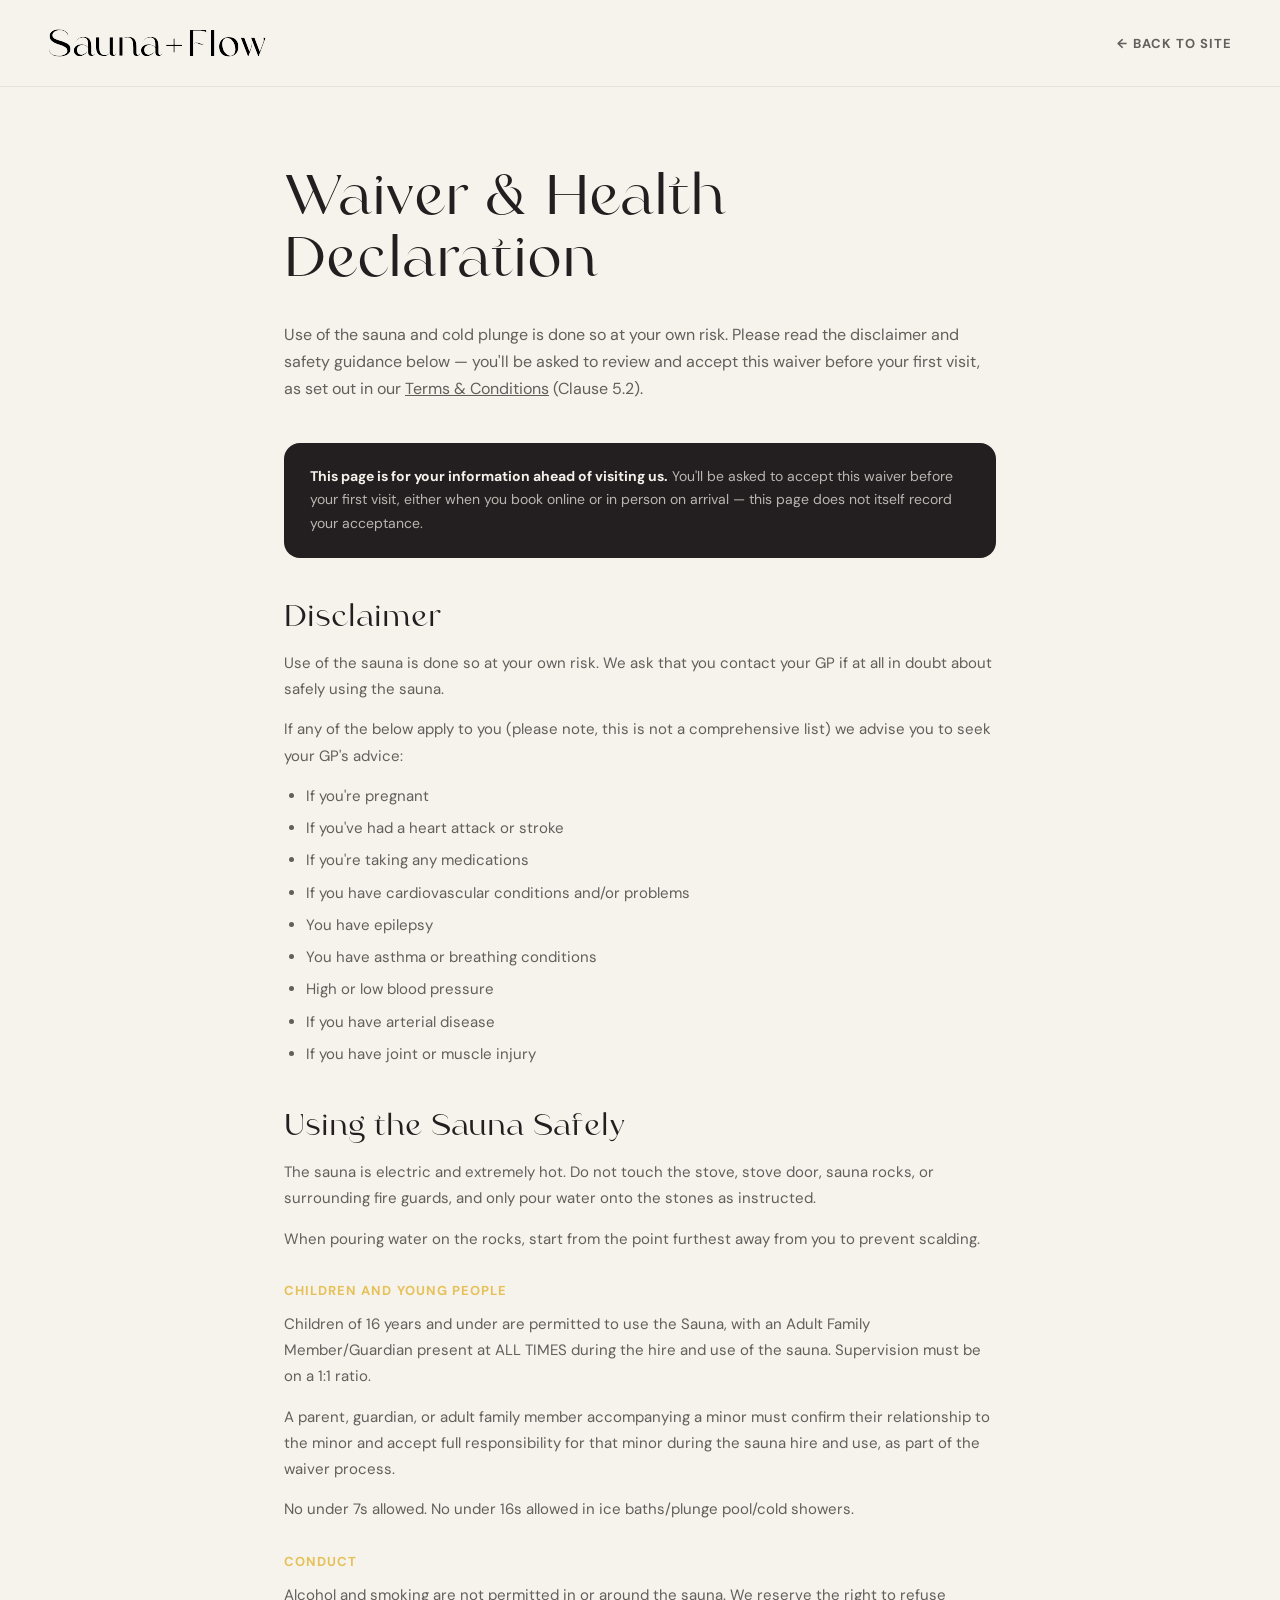
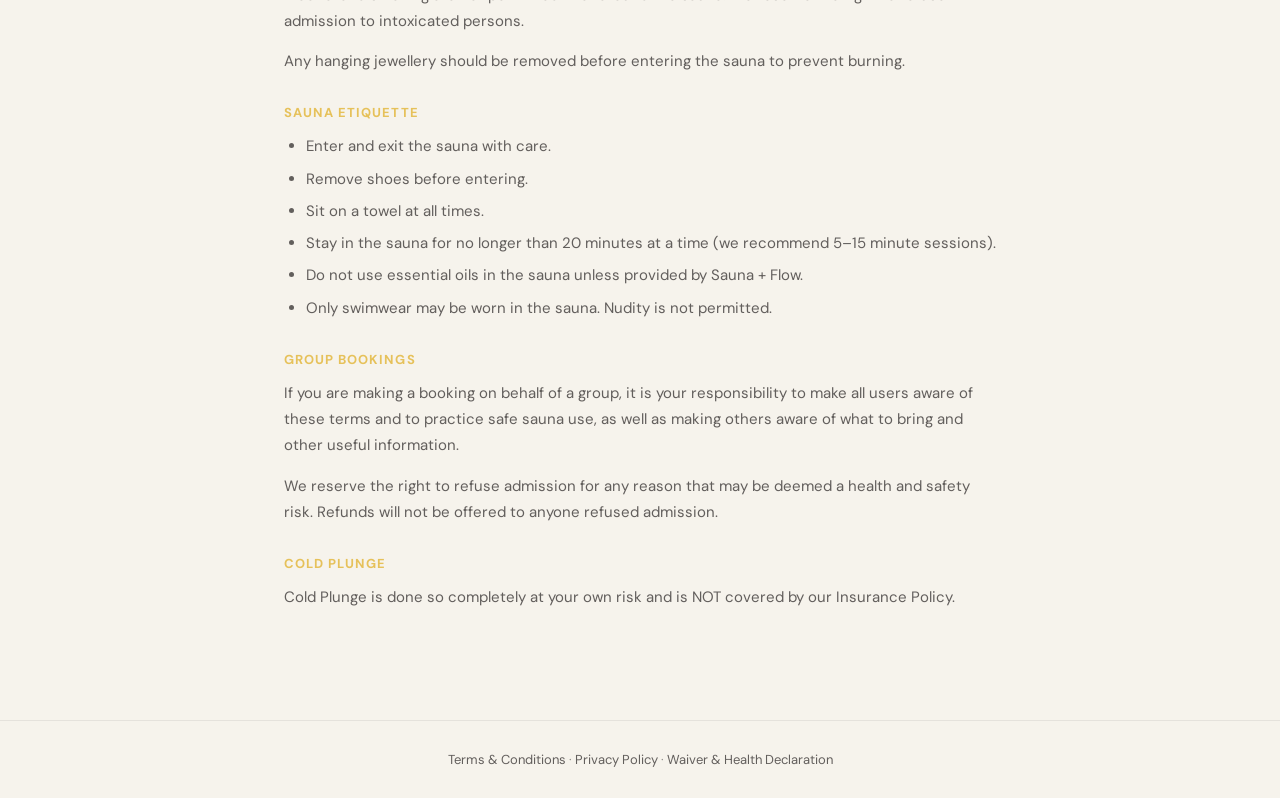
==== commit 7790d111: "Pre-launch fixes: launch copy, session info, share image, production React - Hero/banner now say "No" ====
--- a/waiver.html
+++ b/waiver.html
@@ -50,7 +50,7 @@
     <p class="policy-lead">Use of the sauna and cold plunge is done so at your own risk. Please read the disclaimer and safety guidance below — you'll be asked to review and accept this waiver before your first visit, as set out in our <a href="terms.html">Terms &amp; Conditions</a> (Clause 5.2).</p>
 
     <div class="waiver-notice">
-      <p><strong>This page is for your information ahead of visiting us.</strong> Formal acceptance of this waiver currently happens in person, or via our booking platform once online booking is live — this page does not itself record your acceptance.</p>
+      <p><strong>This page is for your information ahead of visiting us.</strong> You'll be asked to accept this waiver before your first visit, either when you book online or in person on arrival — this page does not itself record your acceptance.</p>
     </div>
 
     <div class="policy-body">
--- a/site.css
+++ b/site.css
@@ -82,9 +82,10 @@
 }
 .btn:hover .arrow-mini { transform: translateX(4px) rotate(-2deg); }
 .btn:focus-visible { outline: 3px solid rgba(230,193,90,.45); outline-offset: 3px; }
-
-/* ============================================================
-   Eyebrow / dividers / textlink
+.btn:disabled { opacity: .45; cursor: not-allowed; pointer-events: none; }
+
+/* ============================================================
+   Eyebrow / dividers
    ============================================================ */
 .eyebrow {
   font-family: var(--font-sans); font-weight: 700; font-size: 12px;
@@ -94,19 +95,6 @@
 .eyebrow--light { color: var(--on-dark-1); }
 .eyebrow--ink { color: var(--on-light-3); }
 .divider { width: 48px; height: 1px; background: currentColor; opacity: .85; display: inline-block; }
-
-.textlink {
-  background: none; border: none; color: var(--on-dark-1); font-weight: 700; font-size: 13px;
-  letter-spacing: .18em; text-transform: uppercase; display: inline-flex; align-items: center; gap: 16px;
-  transition: color var(--dur);
-}
-.textlink:hover { color: var(--gold); }
-.arrow-circ {
-  width: 52px; height: 52px; border-radius: 50%; border: 2px solid currentColor;
-  display: grid; place-items: center; transition: border-color var(--dur), transform var(--dur) var(--ease);
-  background: rgba(255,255,255,.05); backdrop-filter: blur(4px); will-change: transform;
-}
-.textlink:hover .arrow-circ { border-color: var(--gold); }
 
 /* ============================================================
    Navbar
@@ -170,7 +158,8 @@
   50% { transform: scale(1.012); filter: drop-shadow(0 8px 28px rgba(230,193,90,.36)); }
 }
 .hero__wm { width: clamp(260px, 54vw, 680px); filter: brightness(0) invert(1) drop-shadow(0 4px 30px rgba(0,0,0,.45)); }
-.hero__accent { font-family: var(--font-serif); font-style: italic; font-size: clamp(1.4rem,3vw,2rem); color: var(--gold); margin-bottom: 16px; }
+.hero__accent { font-family: var(--font-serif); font-style: italic; font-size: clamp(1.4rem,3vw,2rem); color: var(--gold); margin-bottom: 16px; white-space: nowrap; }
+@media (max-width: 480px) { .hero__accent { font-size: clamp(.8rem, 3.6vw, 1.4rem); } }
 .hero__lead { font-size: clamp(1.05rem,1.8vw,1.5rem); line-height: 1.6; color: #fff; max-width: 560px; margin-bottom: 38px; text-shadow: 0 2px 14px rgba(0,0,0,.45); }
 .hero__cue {
   position: absolute; bottom: 30px; left: 50%; translate: -50% 0; z-index: 3;
@@ -191,7 +180,7 @@
 .hero__lockup { animation: heroRise 2.4s var(--ease) .8s both; }
 .hero__accent { animation: heroRise 2.4s var(--ease) 1.4s both; }
 .hero__lead { animation: heroRise 2.4s var(--ease) 1.9s both; }
-.hero .textlink { animation: heroRise 2.4s var(--ease) 2.3s both; }
+.hero__book { animation: heroRise 2.4s var(--ease) 2.3s both; }
 
 /* ============================================================
    Reveal system
@@ -204,7 +193,7 @@
 .reveal--right.in { transform: none; }
 @media (prefers-reduced-motion: reduce) {
   .reveal, .reveal--img, .word > span,
-  .hero__content .kicker-row, .hero__lockup, .hero__accent, .hero__lead, .hero .textlink { opacity: 1 !important; transform: none !important; clip-path: none !important; transition: none !important; animation: none !important; }
+  .hero__content .kicker-row, .hero__lockup, .hero__accent, .hero__lead, .hero__book { opacity: 1 !important; transform: none !important; clip-path: none !important; transition: none !important; animation: none !important; }
   .hero__flame, .grain, .hero__cue .line::after { animation: none !important; }
 }
 
@@ -296,6 +285,8 @@
 .plans__head { text-align: center; margin-bottom: 60px; }
 .plans__h { font-family: var(--font-serif); font-size: clamp(2.25rem,5vw,3.75rem); margin-bottom: 18px; }
 .plans__h em { font-style: italic; color: var(--gold); }
+.plans__format { color: var(--on-dark-3); font-size: 14px; line-height: 1.6; max-width: 560px; margin: 16px auto 0; }
+.plans__notice { color: var(--gold); font-size: 13px; font-weight: 700; letter-spacing: .06em; text-transform: uppercase; margin: 14px 0 0; }
 .plan-grid { display: grid; grid-template-columns: repeat(5,1fr); gap: 20px; align-items: stretch; }
 .plan {
   background: var(--coal-ink); color: var(--on-dark-1); border-radius: var(--r-lg); padding: 38px 32px;
@@ -315,6 +306,9 @@
 @media (max-width: 1200px) { .plan-grid { grid-template-columns: repeat(3,1fr); } }
 @media (max-width: 980px) { .plan-grid { grid-template-columns: 1fr 1fr; } }
 @media (max-width: 640px) { .plan-grid { grid-template-columns: 1fr; } }
+.plan-grid--trio { grid-template-columns: repeat(3,minmax(0,320px)); max-width: 1020px; margin: 0 auto; }
+@media (max-width: 900px) { .plan-grid--trio { grid-template-columns: 1fr 1fr; max-width: 680px; } }
+@media (max-width: 640px) { .plan-grid--trio { grid-template-columns: 1fr; max-width: 360px; } }
 
 /* ============================================================
    Story / Host
@@ -396,18 +390,14 @@
    ============================================================ */
 .footer { background: var(--coal); padding: clamp(72px,9vw,96px) 0 48px; border-top: 1px solid var(--coal-line); }
 .footer__top { display: flex; flex-wrap: wrap; justify-content: space-between; gap: 48px; margin-bottom: 72px; }
-.footer__top--3col { display: grid; grid-template-columns: repeat(3,1fr); gap: 48px; align-items: start; }
-.footer__top--3col .footer__col, .footer__top--3col .footer__cols { text-align: center; }
-.footer__top--3col .blurb { margin-left: auto; margin-right: auto; }
+.footer__top--2col { display: grid; grid-template-columns: repeat(2,1fr); gap: 48px; align-items: start; }
+.footer__top--2col .footer__col, .footer__top--2col .footer__cols { text-align: center; }
+.footer__top--2col .blurb { margin-left: auto; margin-right: auto; }
 .footer__logo { width: 150px; height: auto; display: block; }
 .footer p.blurb { color: var(--on-dark-3); font-size: 14px; line-height: 1.6; max-width: 300px; }
 .footer__cols { display: flex; gap: 64px; flex-wrap: wrap; justify-content: center; }
 .footer__col ul { list-style: none; display: flex; flex-direction: column; gap: 14px; margin-top: 22px; align-items: center; }
-.footer__hours { list-style: none; display: flex; flex-direction: column; gap: 9px; margin-top: 22px; color: var(--on-dark-3); font-size: 14px; }
-.footer__hours li { display: flex; justify-content: center; gap: 12px; }
-.footer__hours li span:first-child { color: var(--on-dark-1); min-width: 88px; text-align: right; }
-.footer__hours li span:last-child { min-width: 72px; text-align: left; }
-@media (max-width: 900px) { .footer__top--3col { grid-template-columns: 1fr; gap: 56px; } }
+@media (max-width: 900px) { .footer__top--2col { grid-template-columns: 1fr; gap: 56px; } }
 .footer a.flink { color: var(--on-dark-2); text-decoration: none; transition: color var(--dur); font-size: 14px; display: inline-flex; align-items: center; gap: 9px; }
 .footer a.flink:hover { color: var(--gold); }
 .footer__base { border-top: 1px solid var(--coal-line); padding-top: 30px; display: flex; justify-content: space-between; flex-wrap: wrap; gap: 12px; }
@@ -536,66 +526,11 @@
 }
 .mq-item--hot { color: var(--gold); }
 .mq-sep { color: var(--gold); font-size: 11px; opacity: .8; }
-.abanner__cta {
-  flex: none; margin: 0 8px; display: inline-flex; align-items: center; gap: 9px; position: relative; z-index: 1;
-  background: none; border: none; color: var(--gold);
-  font-family: var(--font-sans); font-weight: 700; font-size: 11px; letter-spacing: .16em; text-transform: uppercase;
-  padding: 7px 12px; cursor: pointer; transition: color var(--dur), opacity var(--dur);
-}
-.abanner:hover .abanner__cta { color: var(--gold-light); }
-.abanner__cta .dot { width: 7px; height: 7px; border-radius: 50%; background: currentColor; box-shadow: 0 0 0 0 rgba(230,193,90,.6); animation: dotpulse 2s var(--ease) infinite; }
-@keyframes dotpulse { 0%{ box-shadow: 0 0 0 0 rgba(230,193,90,.55);} 70%{ box-shadow: 0 0 0 7px rgba(230,193,90,0);} 100%{ box-shadow: 0 0 0 0 rgba(230,193,90,0);} }
 .abanner__x { flex: none; background: none; border: none; color: rgba(244,241,234,.5); padding: 0 16px 0 4px; display: grid; place-items: center; cursor: pointer; position: relative; z-index: 1; transition: color var(--dur); }
 .abanner__x:hover { color: var(--gold); }
 @media (max-width: 640px) {
   .abanner__crest { padding: 0 12px 0 14px; }
   .mq-item { font-size: 11px; padding: 0 16px; }
-  .abanner__cta { font-size: 10px; padding: 6px 12px; margin: 0 6px; }
-  .abanner__cta .cta-txt { display: none; }
   .abanner__x { padding: 0 10px 0 2px; }
 }
-@media (prefers-reduced-motion: reduce) { .abanner__track { animation: none; } .abanner__cta .dot { animation: none; } }
-
-/* ============================================================
-   Partnership modal
-   ============================================================ */
-.pmodal-overlay {
-  position: fixed; inset: 0; z-index: 200; display: grid; place-items: center; padding: 20px;
-  background: rgba(16,13,14,.66); backdrop-filter: blur(6px);
-}
-.pmodal {
-  position: relative; width: min(480px, 100%); max-height: 92vh; overflow-y: auto;
-  background: var(--coal-ink); color: var(--on-dark-1);
-  border: 1px solid rgba(255,255,255,.08); border-radius: 20px;
-  box-shadow: 0 40px 100px -30px rgba(0,0,0,.85), inset 0 1px 0 rgba(255,255,255,.04);
-  padding: 40px 36px 34px; animation: pmIn .42s var(--ease);
-}
-.pmodal::before {                        /* top gold hairline accent */
-  content: ""; position: absolute; top: 0; left: 24px; right: 24px; height: 3px; border-radius: 0 0 4px 4px;
-  background: linear-gradient(90deg, transparent, var(--gold), transparent);
-}
-@keyframes pmIn { from { opacity: 0; transform: translateY(22px) scale(.97); } to { opacity: 1; transform: none; } }
-.pmodal__handle { position: absolute; top: 12px; left: 50%; translate: -50% 0; width: 46px; height: 4px; border-radius: var(--r-pill); background: rgba(244,241,234,.22); }
-.pmodal__top { display: flex; align-items: center; justify-content: space-between; margin-bottom: 24px; }
-.pmodal__marks { display: flex; align-items: center; gap: 12px; }
-.pmodal__marks .x { color: rgba(244,241,234,.4); font-size: 13px; }
-.pmodal__marks img { height: 26px; width: auto; display: block; }
-.pmodal__close { background: none; border: none; color: rgba(244,241,234,.55); display: grid; place-items: center; cursor: pointer; padding: 6px; border-radius: 50%; transition: color var(--dur), background var(--dur); }
-.pmodal__close:hover { color: var(--gold); background: rgba(255,255,255,.06); }
-.pmodal__eyebrow { font-family: var(--font-sans); font-weight: 700; font-size: 11px; letter-spacing: .2em; text-transform: uppercase; color: var(--gold); display: block; margin-bottom: 14px; }
-.pmodal__h { font-family: var(--font-serif); font-weight: 400; font-size: clamp(1.7rem, 5vw, 2.15rem); line-height: 1.08; letter-spacing: -.01em; margin-bottom: 14px; }
-.pmodal__h em { font-style: italic; color: var(--gold); }
-.pmodal__sub { color: var(--on-dark-3); font-size: 14.5px; line-height: 1.6; margin-bottom: 26px; }
-.pmodal form { display: flex; flex-direction: column; gap: 22px; }
-.pmodal .field input { background: rgba(255,255,255,.03); border: 1px solid rgba(255,255,255,.14); border-radius: 10px; padding: 14px 16px; }
-.pmodal .field input:focus { border-color: rgba(230,193,90,.6); }
-.pmodal .field .uline { display: none; }
-.pmodal .btn { width: 100%; margin-top: 4px; font-size: 17px; padding: 16px; }
-.pmodal__note { text-align: center; color: rgba(244,241,234,.4); font-size: 12px; letter-spacing: .02em; margin-top: 16px; }
-.pmodal__success { text-align: center; padding: 18px 0 8px; }
-.pmodal__success .success-ring { margin: 0 auto 22px; }
-.pmodal__success .success-ring svg { stroke-dashoffset: 0; animation: none; }
-.pmodal__success h3 { font-family: var(--font-serif); font-style: italic; font-size: clamp(1.8rem,6vw,2.3rem); margin-bottom: 12px; }
-.pmodal__success p { color: var(--on-dark-3); font-size: 15px; line-height: 1.6; max-width: 34ch; margin: 0 auto 26px; }
-@media (max-width: 640px) { .pmodal { padding: 36px 22px 28px; } }
-@media (prefers-reduced-motion: reduce) { .pmodal, .pmodal-overlay { animation: none; } }
+@media (prefers-reduced-motion: reduce) { .abanner__track { animation: none; } }
